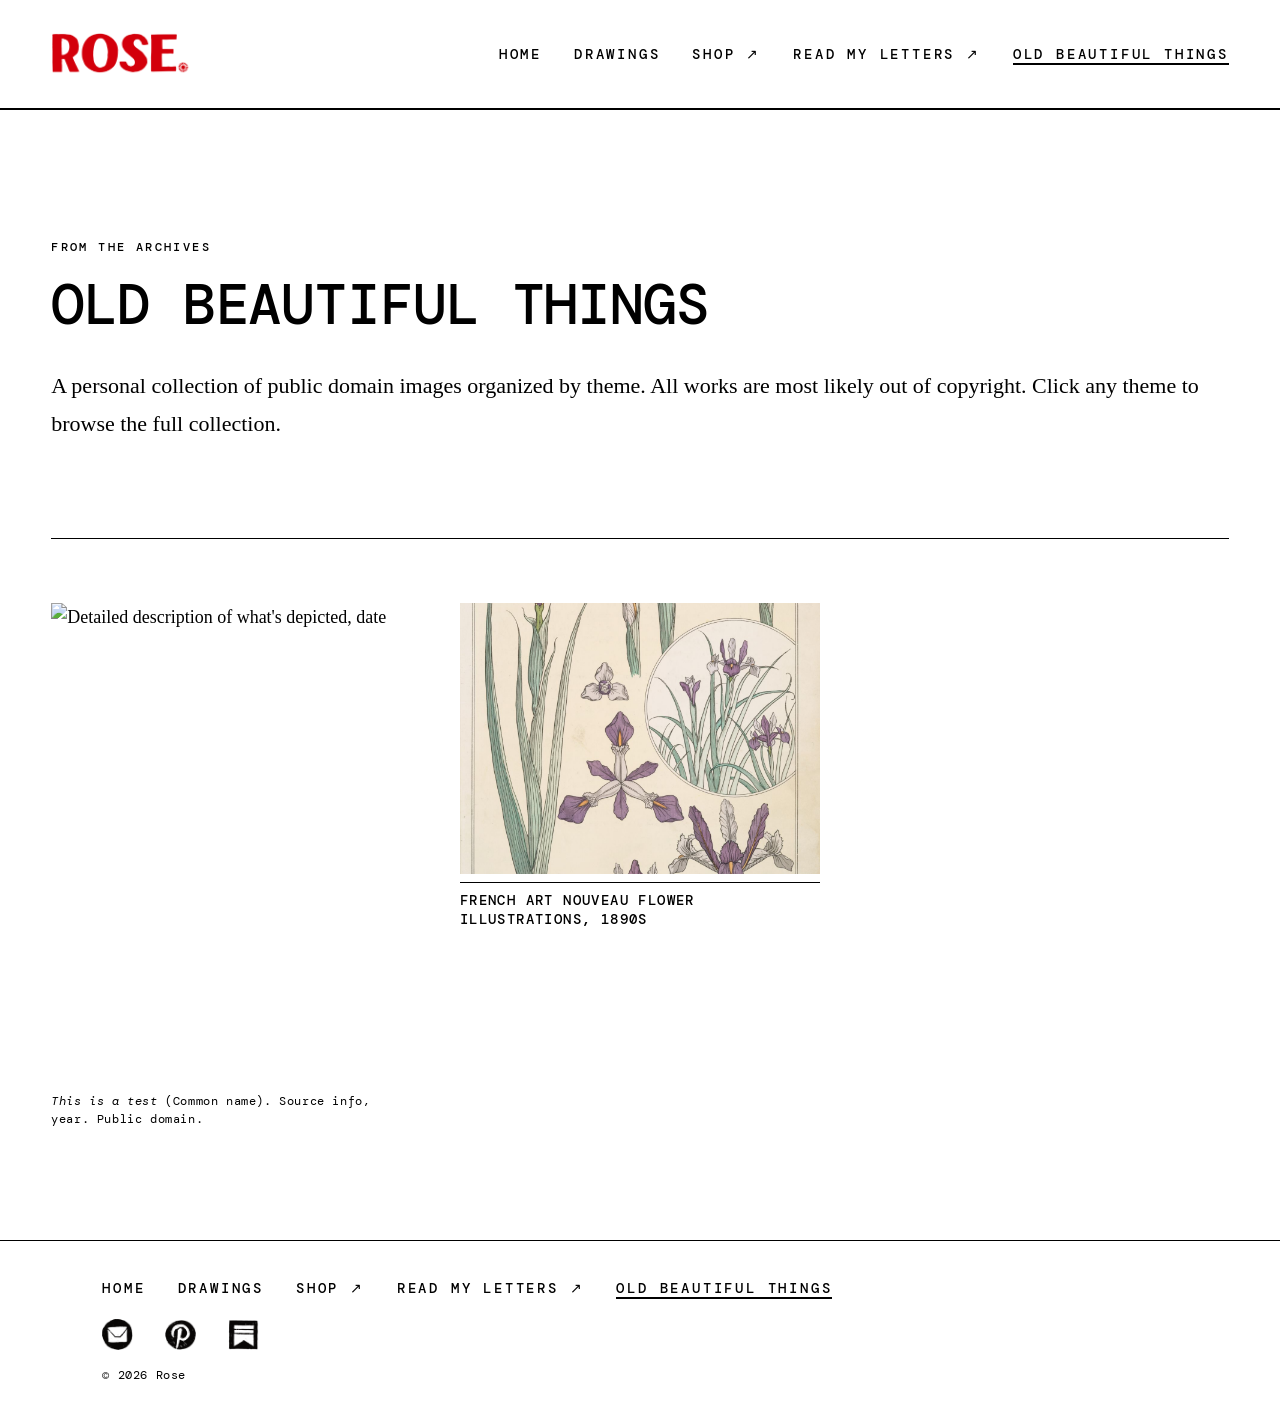
==== archive/index.html @ 2f5a1347 "Formatting updates mostly Fix logo paths on inner pages; update title tags; fix gallery image path; " ====
<!DOCTYPE html>
<html lang="en">
<head>
  <meta charset="UTF-8">
  <meta name="viewport" content="width=device-width, initial-scale=1.0">
  <title>Old Beautiful Things — Rose</title>
  <meta name="description" content="A curated archive of public domain images organized by theme — botanical engravings, natural history prints, anatomical illustrations, and more.">

  <link rel="preconnect" href="https://fonts.googleapis.com">
  <link rel="preconnect" href="https://fonts.gstatic.com" crossorigin>
  <link href="https://fonts.googleapis.com/css2?family=DM+Mono:wght@400;500&display=swap" rel="stylesheet">

  <link rel="stylesheet" href="../style.css">
</head>
<body class="page-archive page-wrapper">

  <header class="site-header">
    <a href="/" class="site-logo" aria-label="Rose — Artist Site, home">
      <img
        src="/assets/logo.png"
        alt="Rose — Artist Site"
        class="logo-image"
      >
    </a>

    <nav class="site-nav" aria-label="Primary navigation">
      <ul class="nav-list">
        <li><a href="/" class="nav-link">Home</a></li>
        <li><a href="/gallery/" class="nav-link">Drawings</a></li>
        <li>
          <a
            href="https://www.etsy.com/shop/MyNarrativeFlow"
            class="nav-link"
            target="_blank"
            rel="noopener noreferrer"
          >Shop ↗</a>
        </li>
        <li>
          <a
            href="https://psdraftinprogress.substack.com"
            class="nav-link"
            target="_blank"
            rel="noopener noreferrer"
          >Read My Letters ↗</a>
        </li>
        <li><a href="/archive/" class="nav-link" aria-current="page">Old Beautiful Things</a></li>
      </ul>
    </nav>
  </header>

  <main class="site-main" id="main-content">
    <div class="container">

      <header class="archive-header">
        <p class="section-label">from the archives</p>
        <h1 class="page-title">Old Beautiful Things</h1>
        <p class="page-description">
          A personal collection of public domain images organized by theme.
          All works are most likely out of copyright. Click any theme
          to browse the full collection.
        </p>
      </header>

      <!-- Theme grid: each card links to a collection sub-page.
           Add a new <li> for each new theme you create.
           Create a matching folder at /archive/[theme-name]/
           and copy collection-template.html into it as index.html. -->
      <section aria-label="Archive themes">
        <ul class="image-grid image-grid--archive">

          <!-- THEME CARD — Victorian Botanical Engravings -->
<li>
  <figure class="image-block">
    <img
      src="archive/victorian-botanicals/images/art-nouveau-vintage-botanical-flower-drawing-engraving-of-iris-1890s.jpg"
      alt="Detailed description of what's depicted, date"
      width="800"
      height="1050"
      loading="lazy"
    >
    <figcaption>
      <em>This is a test</em> (Common name). Source info, year. Public domain.
    </figcaption>
  </figure>
</li>

          <!-- THEME CARD — French Art Nouveau Flower Illustrations -->
<li>
  <article class="theme-card">
    <a href="/archive/french-art-nouveau-flower-illustration-downloads-1890s/">
      <img
        src="/archive/french-art-nouveau-flower-illustration-downloads-1890s/images/french-art-nouveau-flower-illustration-downloads-1890s-iris.jpg"
        alt="French Art Nouveau image to download of purple iris blooms and leaves in a vintage style. Illustration compiled by Eugène Grasset, 1896."
        width="800"
        height="600"
        loading="lazy"
      >
      <p class="theme-card__title">French Art Nouveau Flower Illustrations, 1890s</p>
    </a>
  </article>
</li>

          <!-- Keep adding <li> / <article class="theme-card"> blocks for each new collection -->

        </ul>
      </section>

    </div>
  </main>

  <footer class="site-footer">
    <div class="container">
      <nav class="footer-nav" aria-label="Footer navigation">
        <ul class="nav-list">
          <li><a href="/" class="nav-link">Home</a></li>
          <li><a href="/gallery/" class="nav-link">Drawings</a></li>
          <li>
            <a
              href="https://www.etsy.com/shop/MyNarrativeFlow"
              class="nav-link"
              target="_blank"
              rel="noopener noreferrer"
            >Shop ↗</a>
          </li>
          <li>
            <a
              href="https://psdraftinprogress.substack.com"
              class="nav-link"
              target="_blank"
              rel="noopener noreferrer"
            >Read My Letters ↗</a>
          </li>
          <li><a href="/archive/" class="nav-link" aria-current="page">Old Beautiful Things</a></li>
        </ul>
      </nav>
      <div class="home-social">
        <a href="mailto:your@email.com" aria-label="Email Rose">
          <img src="../assets/socialicons-email-1040.png" alt="Email" class="social-icon">
        </a>
        <a href="https://www.pinterest.com/mynarrativeflow" target="_blank" rel="noopener noreferrer" aria-label="Pinterest">
          <img src="../assets/socialicons-pinterest-1040.png" alt="Pinterest" class="social-icon">
        </a>
        <a href="https://psdraftinprogress.substack.com" target="_blank" rel="noopener noreferrer" aria-label="Substack">
          <img src="../assets/socialicons-substack-1040.png" alt="Substack" class="social-icon">
        </a>
      </div>
      <p>© 2026 Rose</p>
    </div>
  </footer>

</body>
</html>
---- style.css ----
/*
  ============================================================
  STYLE GUIDE — style.css
  ============================================================

  COLOR PALETTE
  --color-black    #000000   Primary text, borders, UI elements
  --color-white    #FFFFFF   Page background, inverse text
  --color-red      #D3000B   Accent only — hover states, single
                             emphasis elements; use sparingly

  TYPOGRAPHY
  --font-mono      'DM Mono', monospace
                   Used for: nav, headings, labels, captions,
                   all UI/interface text
  --font-serif     Georgia, 'Times New Roman', serif
                   Used for: body paragraphs, bio, descriptions

  FONT SIZES (generous — err large, not small)
  --font-size-xs   0.75rem    Fine print, metadata
  --font-size-sm   0.875rem   Captions, nav items
  --font-size-base 1.125rem   Body text
  --font-size-md   1.375rem   Lead paragraphs, descriptions
  --font-size-lg   2rem       Section headings
  --font-size-xl   3.5rem     Page titles (inner pages)
  --font-size-2xl  6rem       Display — homepage name

  FONT WEIGHTS
  --font-weight-normal  400   Body text
  --font-weight-medium  500   Headings, labels, nav

  LETTER SPACING
  --tracking-tight    -0.02em  Large display type
  --tracking-normal    0       Body text
  --tracking-wide      0.05em  Subheadings
  --tracking-wider     0.1em   Labels, small caps
  --tracking-widest    0.2em   Nav items

  SPACING SCALE
  --space-xs    0.5rem    8px
  --space-sm    1rem      16px
  --space-md    2rem      32px
  --space-lg    4rem      64px
  --space-xl    7rem      112px
  --space-2xl   12rem     192px

  LAYOUT
  --max-width   1400px   Maximum content width
  --gutter      clamp(1.5rem, 4vw, 4rem)   Responsive side padding

  IMAGE GRID
  --grid-min    260px    Minimum column width
  --grid-gap    1.5rem   Gap between cells (desktop)
  ============================================================
*/

/* ============================================================
   CUSTOM PROPERTIES
   ============================================================ */

:root {
  /* Colors */
  --color-black: #000000;
  --color-white: #ffffff;
  --color-red:   #D3000B;

  /* Typography — families */
  --font-mono:   'DM Mono', monospace;
  --font-serif:  Georgia, 'Times New Roman', serif;

  /* Typography — sizes */
  --font-size-xs:   0.75rem;
  --font-size-sm:   0.875rem;
  --font-size-base: 1.125rem;
  --font-size-md:   1.375rem;
  --font-size-lg:   2rem;
  --font-size-xl:   3.5rem;
  --font-size-2xl:  6rem;

  /* Typography — weights */
  --font-weight-normal: 400;
  --font-weight-medium: 500;

  /* Typography — letter spacing */
  --tracking-tight:   -0.02em;
  --tracking-normal:   0em;
  --tracking-wide:     0.05em;
  --tracking-wider:    0.1em;
  --tracking-widest:   0.2em;

  /* Spacing */
  --space-xs:  0.5rem;
  --space-sm:  1rem;
  --space-md:  2rem;
  --space-lg:  4rem;
  --space-xl:  7rem;
  --space-2xl: 12rem;

  /* Layout */
  --max-width: 1400px;
  --gutter:    clamp(1.5rem, 4vw, 4rem);

  /* Grid */
  --grid-min: 260px;
  --grid-gap: 1.5rem;
}


/* ============================================================
   RESET & BASE
   ============================================================ */

*, *::before, *::after {
  box-sizing: border-box;
  margin: 0;
  padding: 0;
}

html {
  font-size: 16px;
  scroll-behavior: smooth;
}

body {
  background-color: var(--color-white);
  color: var(--color-black);
  font-family: var(--font-serif);
  font-size: var(--font-size-base);
  font-weight: var(--font-weight-normal);
  line-height: 1.65;
  -webkit-font-smoothing: antialiased;
  -moz-osx-font-smoothing: grayscale;
}

img {
  display: block;
  max-width: 100%;
  height: auto;
}



ul {
  list-style: none;
}

a {
  color: inherit;
  text-decoration: none;
}

a:hover {
  color: var(--color-red);
}

p + p {
  margin-top: var(--space-sm);
}


/* ============================================================
   LAYOUT UTILITIES
   ============================================================ */

.container {
  width: 100%;
  max-width: var(--max-width);
  margin-inline: auto;
  padding-inline: var(--gutter);
}

.page-wrapper {
  min-height: 100vh;
  display: flex;
  flex-direction: column;
}

.site-main {
  flex: 1;
  padding-top: var(--space-lg);
  padding-bottom: var(--space-xl);
}


/* ============================================================
   SITE HEADER — inner pages
   ============================================================ */

.site-header {
  display: flex;
  align-items: center;
  justify-content: space-between;
  padding: var(--space-md) var(--gutter);
  border-bottom: 2px solid var(--color-black);
  gap: var(--space-md);
}

.site-header img:not(.logo-image) {
  width: clamp(220px, 100%, 860px);
  height: auto;
}

.site-logo {
  display: block;
  flex-shrink: 0;
  line-height: 1;
  transition: opacity 0.1s ease;
}

.site-logo:hover {
  opacity: 0.7;
  color: inherit;
}

.logo-image {
  height: 2.75rem;
  width: auto;
  display: block;
}

/* Fallback if logo image not yet provided */
.logo-image[src=""] ,
.logo-image:not([src]) {
  display: none;
}


/* ============================================================
   NAVIGATION — shared across all pages
   ============================================================ */

.site-nav {
  display: flex;
  align-items: center;
}

.nav-list {
  display: flex;
  flex-wrap: wrap;
  align-items: center;
  gap: var(--space-sm) var(--space-md);
}

.nav-link {
  font-family: var(--font-mono);
  font-size: var(--font-size-sm);
  font-weight: var(--font-weight-medium);
  letter-spacing: var(--tracking-widest);
  text-transform: uppercase;
  color: var(--color-black);
  text-decoration: none;
  transition: color 0.1s ease;
  white-space: nowrap;
}

.nav-link:hover {
  color: var(--color-red);
}

.nav-link[aria-current="page"] {
  border-bottom: 2px solid var(--color-black);
}


/* ============================================================
   HOMEPAGE
   ============================================================ */

body.page-home {
  display: flex;
  flex-direction: column;
  min-height: 100vh;
}

.home-layout {
  flex: 1;
  display: flex;
  flex-direction: column;
  padding: var(--space-xl) var(--gutter);
  max-width: 860px;
  width: 100%;
}

.home-logo-link {
  display: inline-block;
  margin-bottom: var(--space-md);
  transition: opacity 0.1s ease;
}

.home-logo-link:hover {
  opacity: 0.7;
  color: inherit;
}

.home-logo-image {
  height: auto;
  width: clamp(100px, 16vw, 240px);
  display: block;
  margin-top: var(--space-lg);
}

/* Placeholder while logo image is pending */
.logo-placeholder {
  display: block;
  font-family: var(--font-mono);
  font-size: var(--font-size-lg);
  font-weight: var(--font-weight-medium);
  letter-spacing: var(--tracking-tight);
  line-height: 1;
  color: var(--color-black);
  margin-bottom: var(--space-md);
}

/* .home-name removed — replaced by .home-header-image */

.home-header-image {
  display: block;
  width: clamp(280px, 55vw, 900px);
  height: auto;
  margin-bottom: var(--space-lg);
}

.home-bio {
  font-family: var(--font-serif);
  font-size: var(--font-size-md);
  line-height: 1.7;
  max-width: 58ch;
  color: var(--color-black);
  margin-bottom: var(--space-md);
}

.home-nav {
  margin-top: auto;
}

.home-nav .nav-list {
  display: flex;
  flex-direction: row;
  flex-wrap: wrap;
  gap: var(--space-sm) var(--space-lg);
}

.home-nav .nav-link {
  font-size: var(--font-size-base);
  letter-spacing: var(--tracking-wider);
}


/* ============================================================
   PAGE TITLES — inner pages
   ============================================================ */

.page-title {
  font-family: var(--font-mono);
  font-size: clamp(var(--font-size-lg), 5vw, var(--font-size-xl));
  font-weight: var(--font-weight-medium);
  letter-spacing: var(--tracking-tight);
  text-transform: uppercase;
  line-height: 1.1;
  color: var(--color-black);
  margin-bottom: var(--space-md);
}

.section-label {
  font-family: var(--font-mono);
  font-size: var(--font-size-xs);
  font-weight: var(--font-weight-medium);
  letter-spacing: var(--tracking-widest);
  text-transform: uppercase;
  color: var(--color-black);
  margin-bottom: var(--space-sm);
}

.page-description {
  font-family: var(--font-serif);
  font-size: var(--font-size-md);
  line-height: 1.7;
  color: var(--color-black);
  margin-bottom: var(--space-lg);
}


/* ============================================================
   IMAGE GRID
   ============================================================ */

.image-grid {
  display: grid;
  grid-template-columns: repeat(auto-fill, minmax(min(var(--grid-min), 100%), 1fr));
  gap: var(--grid-gap);
}

/* Wider columns for gallery (artist's own work) */
.image-grid--gallery {
  --grid-min: 300px;
  --grid-gap: 2rem;
}

/* Archive theme cards — can be larger */
.image-grid--archive {
  --grid-min: 320px;
  --grid-gap: 2.5rem;
}

/* Collection detail — standard width */
.image-grid--collection {
  --grid-min: 260px;
  --grid-gap: 2rem;
}


/* ============================================================
   IMAGE BLOCK — figure + figcaption
   ============================================================ */

.image-block {
  display: flex;
  flex-direction: column;
}

.image-block a {
  display: block;
  overflow: hidden;
}

.image-block a:hover img {
  opacity: 0.88;
}

.image-block img {
  width: 100%;
  height: auto;
  display: block;
  transition: opacity 0.15s ease;
}

.image-block figcaption {
  font-family: var(--font-mono);
  font-size: var(--font-size-xs);
  font-weight: var(--font-weight-normal);
  letter-spacing: var(--tracking-wide);
  line-height: 1.5;
  color: var(--color-black);
  margin-top: var(--space-xs);
  padding-top: var(--space-xs);
 /* border-top: 1px solid var(--color-black);*/
}


/* ============================================================
   ARCHIVE THEME CARDS (landing page)
   ============================================================ */

.theme-card {
  display: flex;
  flex-direction: column;
}

.theme-card a {
  display: flex;
  flex-direction: column;
  flex: 1;
  color: var(--color-black);
  text-decoration: none;
}

.theme-card a:hover {
  color: var(--color-red);
}

.theme-card a:hover img {
  opacity: 0.88;
}

.theme-card img {
  width: 100%;
  aspect-ratio: 4 / 3;
  object-fit: cover;
  display: block;
  transition: opacity 0.15s ease;
}

.theme-card__title {
  font-family: var(--font-mono);
  font-size: var(--font-size-sm);
  font-weight: var(--font-weight-medium);
  letter-spacing: var(--tracking-wider);
  text-transform: uppercase;
  margin-top: var(--space-xs);
  padding-top: var(--space-xs);
  border-top: 1px solid var(--color-black);
  line-height: 1.4;
}

.theme-card a:hover .theme-card__title {
  color: var(--color-red);
}


/* ============================================================
   COLLECTION PAGE HEADER
   ============================================================ */

.collection-header {
  padding: var(--space-lg) 0 var(--space-md);
  border-bottom: 2px solid var(--color-black);
  margin-bottom: var(--space-lg);
}

.collection-header .section-label {
  color: var(--color-red);
}


/* ============================================================
   GALLERY PAGE HEADER
   ============================================================ */

.gallery-header {
  padding: var(--space-lg) 0 var(--space-md);
  margin-bottom: var(--space-lg);
  border-bottom: 1px solid var(--color-black);
}


/* ============================================================
   ARCHIVE LANDING HEADER
   ============================================================ */

.archive-header {
  padding: var(--space-lg) 0 var(--space-md);
  margin-bottom: var(--space-lg);
  border-bottom: 1px solid var(--color-black);
}


/* ============================================================
   HOMEPAGE FOOTER
   ============================================================ */

.home-footer {
  margin-top: var(--space-lg);
  padding-top: var(--space-md);
  border-top: 1px solid var(--color-black);
  display: flex;
  flex-direction: column;
  gap: var(--space-sm);
}

.home-social {
  display: flex;
  flex-direction: row;
  gap: var(--space-md);
  align-items: center;
}

.social-icon {
  width: clamp(22px, 3vw, 31px);
  height: auto;
  display: block;
  transition: opacity 0.15s ease;
}

.home-social a:hover .social-icon {
  opacity: 0.65;
}

.home-copyright {
  font-family: var(--font-mono);
  font-size: var(--font-size-xs);
  letter-spacing: var(--tracking-wide);
  color: var(--color-black);
}


/* ============================================================
   SITE FOOTER
   ============================================================ */

.site-footer {
  padding: var(--space-md) var(--gutter);
  border-top: 1px solid var(--color-black);
  margin-top: auto;
}

.site-footer p {
  font-family: var(--font-mono);
  font-size: var(--font-size-xs);
  letter-spacing: var(--tracking-wide);
  color: var(--color-black);
}

.site-footer a:hover {
  color: var(--color-red);
}

/* Social icons row spacing within site footer */
.site-footer .home-social {
  margin-top: var(--space-sm);
  margin-bottom: var(--space-sm);
}


/* ============================================================
   RESPONSIVE
   ============================================================ */

/* Tablet */
@media (max-width: 768px) {
  :root {
    --grid-gap: 1.25rem;
  }

  .site-header {
    flex-direction: column;
    align-items: flex-start;
    gap: var(--space-sm);
    padding: var(--space-sm) var(--gutter);
  }

  .site-header img:not(.logo-image) {
    width: clamp(200px, 100%, 600px);
  }

  .nav-list {
    gap: var(--space-xs) var(--space-sm);
  }

  .home-layout {
    padding: var(--space-lg) var(--gutter);
    padding-left: var(--gutter);
  }

  .page-title {
    font-size: var(--font-size-lg);
  }

  .collection-header,
  .gallery-header,
  .archive-header {
    padding-top: var(--space-md);
  }
}

/* Mobile */
@media (max-width: 480px) {
  :root {
    --grid-gap: 1rem;
  }

  .image-grid {
    grid-template-columns: 1fr;
  }

  .image-grid--gallery,
  .image-grid--archive,
  .image-grid--collection {
    grid-template-columns: 1fr;
  }

  .site-header img:not(.logo-image) {
    width: 100%;
  }

  .home-bio {
    font-size: var(--font-size-base);
  }

  .home-nav .nav-link {
    font-size: var(--font-size-sm);
  }
}

/* Large screens — let grid breathe more */
@media (min-width: 1200px) {
  :root {
    --grid-gap: 2rem;
  }

  .image-grid--archive {
    --grid-gap: 3rem;
  }
}
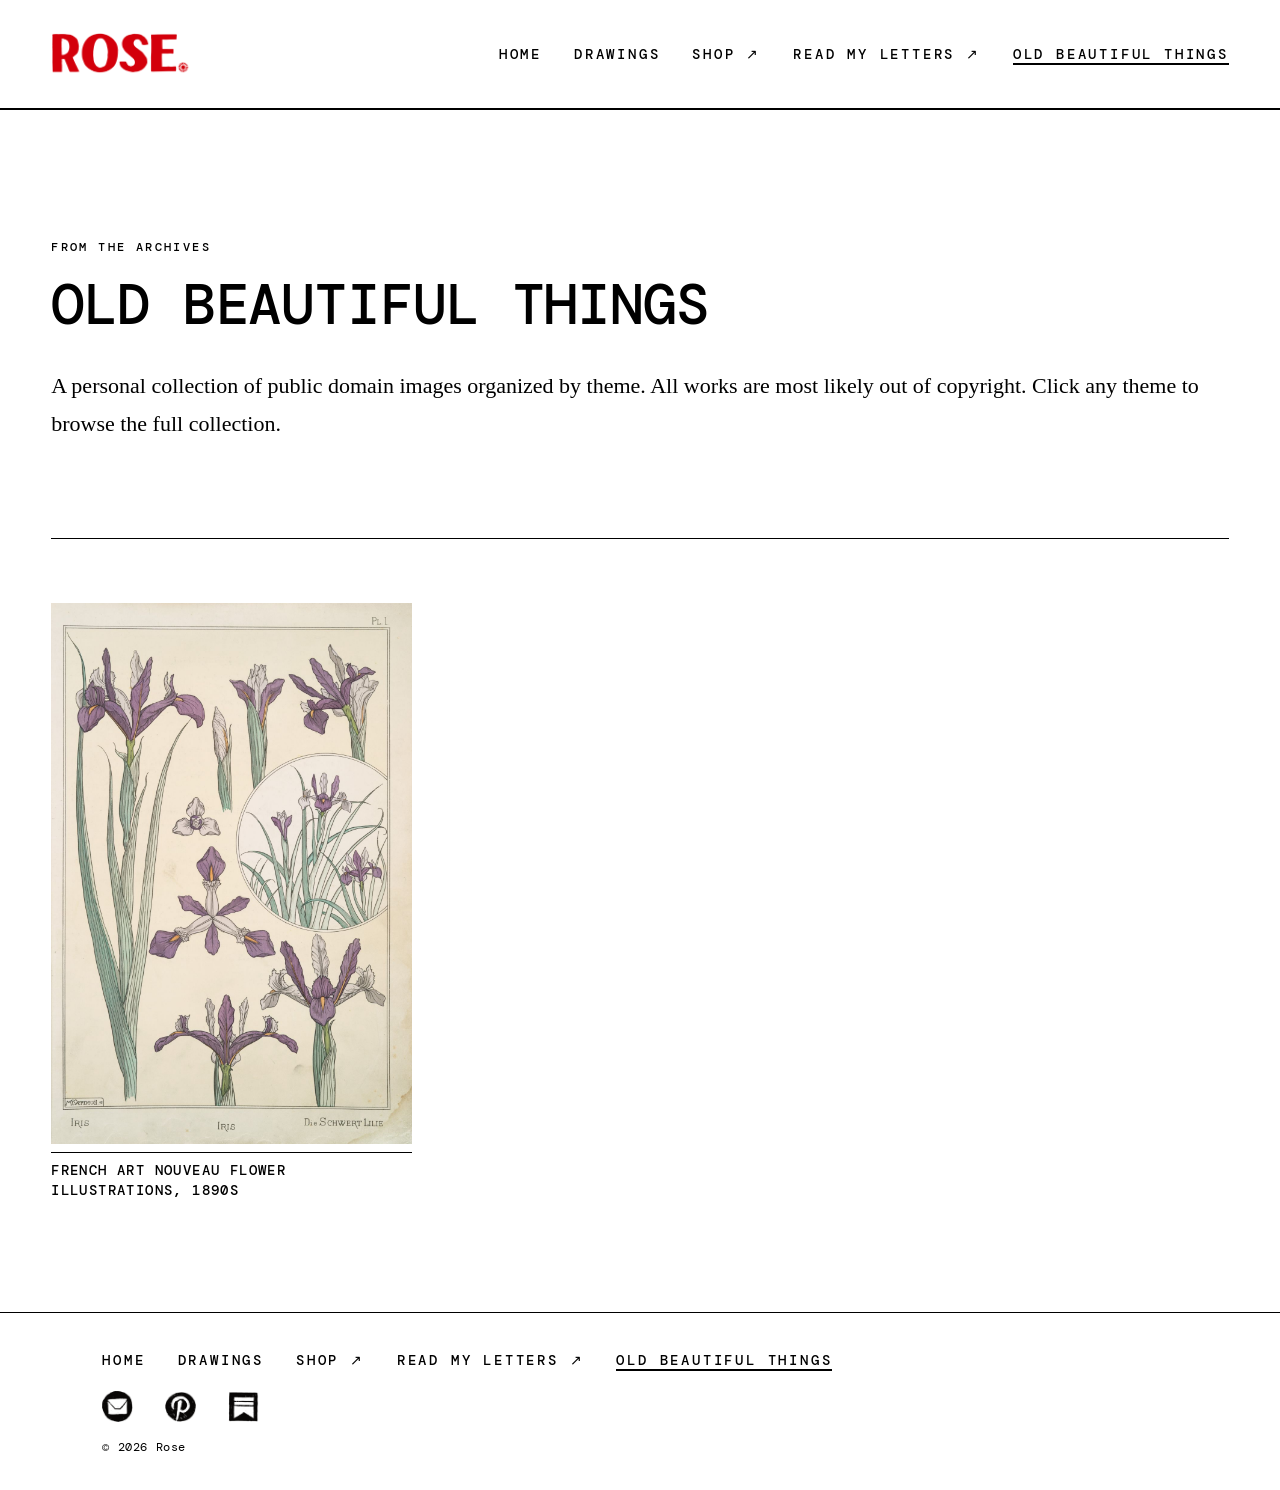
==== commit d9c8c654: "Fixing changes to the layout with Claude Code" ====
--- a/archive/index.html
+++ b/archive/index.html
@@ -69,20 +69,7 @@
         <ul class="image-grid image-grid--archive">
 
           <!-- THEME CARD — Victorian Botanical Engravings -->
-<li>
-  <figure class="image-block">
-    <img
-      src="archive/victorian-botanicals/images/art-nouveau-vintage-botanical-flower-drawing-engraving-of-iris-1890s.jpg"
-      alt="Detailed description of what's depicted, date"
-      width="800"
-      height="1050"
-      loading="lazy"
-    >
-    <figcaption>
-      <em>This is a test</em> (Common name). Source info, year. Public domain.
-    </figcaption>
-  </figure>
-</li>
+
 
           <!-- THEME CARD — French Art Nouveau Flower Illustrations -->
 <li>
--- a/style.css
+++ b/style.css
@@ -396,10 +396,16 @@
   --grid-gap: 2rem;
 }
 
-/* Archive theme cards — can be larger */
+/* Archive landing — Pinterest-style masonry via CSS columns */
 .image-grid--archive {
-  --grid-min: 320px;
-  --grid-gap: 2.5rem;
+  display: block;
+  columns: 3 320px;
+  column-gap: 2.5rem;
+}
+
+.image-grid--archive > li {
+  break-inside: avoid;
+  margin-bottom: 2.5rem;
 }
 
 /* Collection detail — standard width */
@@ -434,6 +440,11 @@
   transition: opacity 0.15s ease;
 }
 
+.page-archive .image-block img,
+.page-collection .image-block img {
+  outline: none;
+}
+
 .image-block figcaption {
   font-family: var(--font-mono);
   font-size: var(--font-size-xs);
@@ -474,10 +485,12 @@
 
 .theme-card img {
   width: 100%;
-  aspect-ratio: 4 / 3;
-  object-fit: cover;
   display: block;
   transition: opacity 0.15s ease;
+}
+
+.page-archive .theme-card img {
+  outline: none;
 }
 
 .theme-card__title {
@@ -628,7 +641,6 @@
 
   .home-layout {
     padding: var(--space-lg) var(--gutter);
-    padding-left: var(--gutter);
   }
 
   .page-title {
@@ -653,9 +665,12 @@
   }
 
   .image-grid--gallery,
-  .image-grid--archive,
   .image-grid--collection {
     grid-template-columns: 1fr;
+  }
+
+  .image-grid--archive {
+    columns: 1;
   }
 
   .site-header img:not(.logo-image) {
@@ -678,6 +693,7 @@
   }
 
   .image-grid--archive {
-    --grid-gap: 3rem;
-  }
-}
+    columns: 4 320px;
+    column-gap: 3rem;
+  }
+}
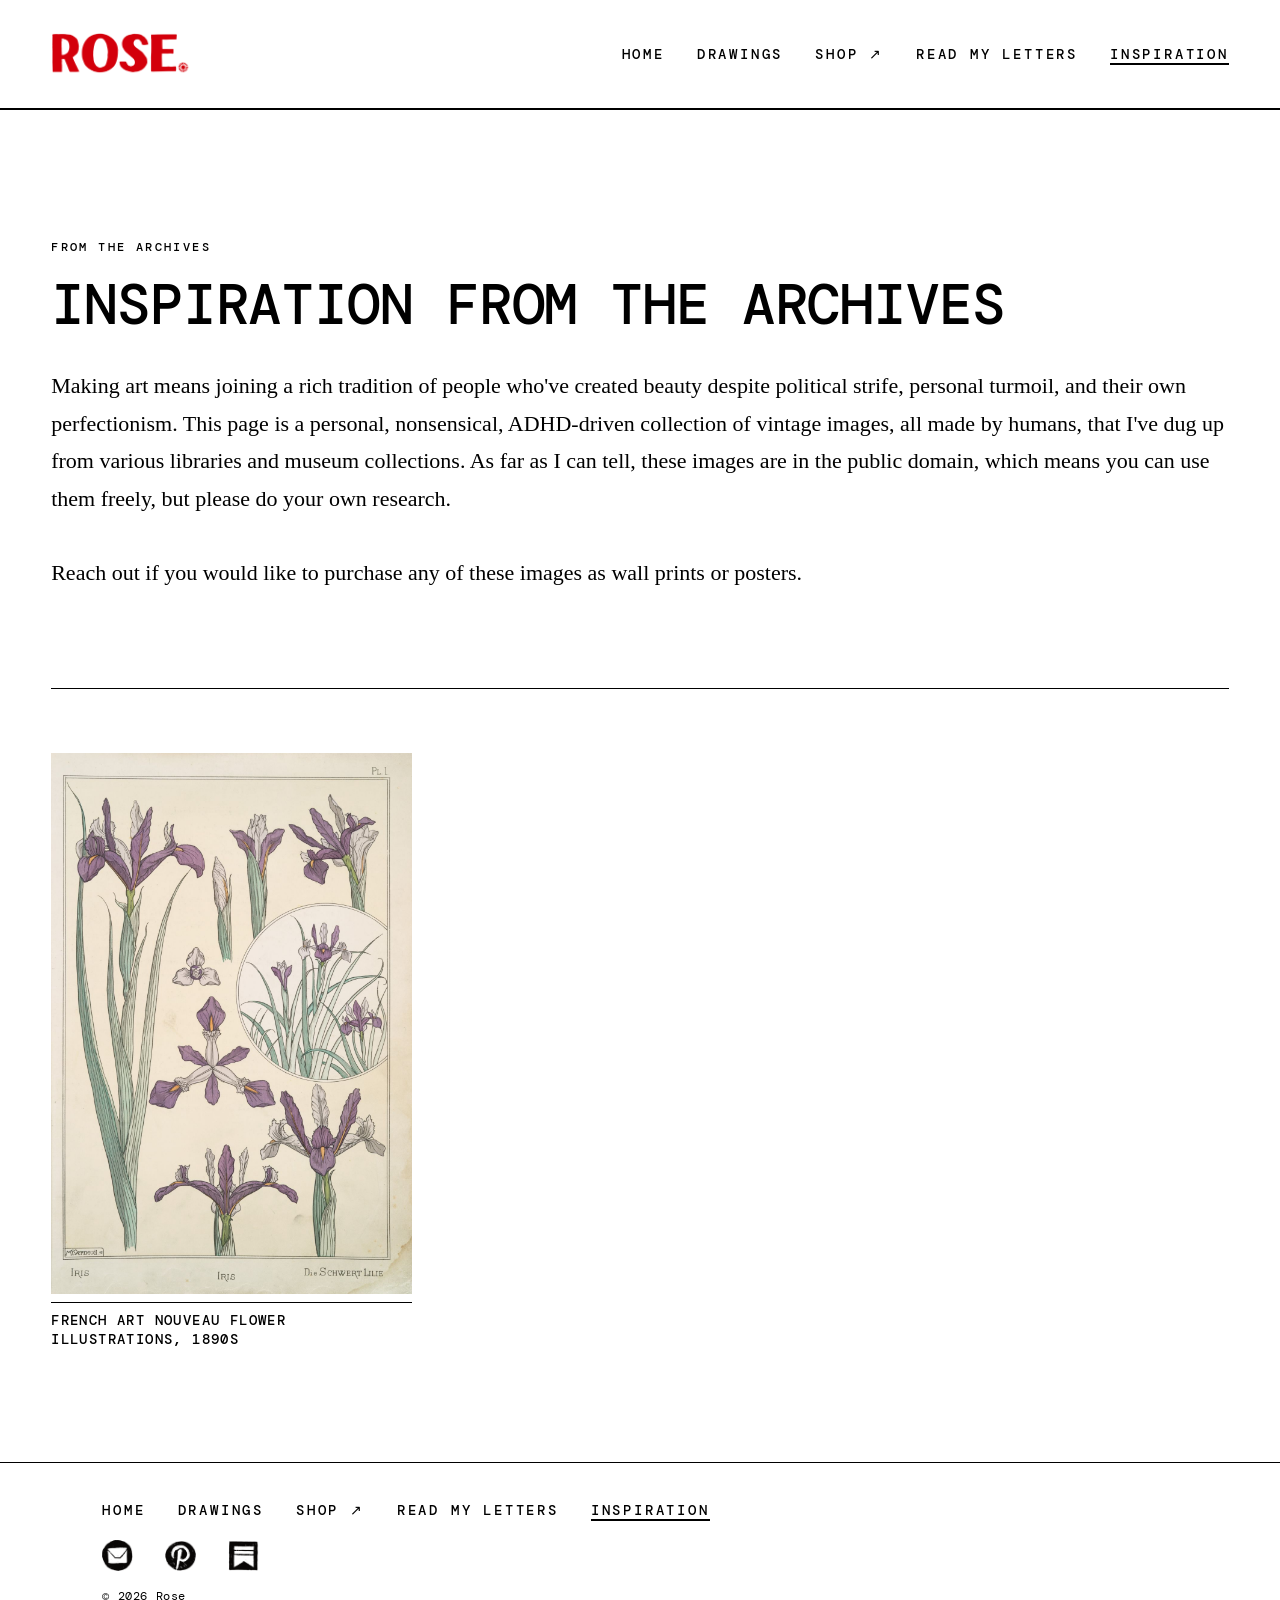
==== commit 01b44b3c: "Add /letters/ page with embedded Substack RSS feed Created letters/index.html as a new inner page fo" ====
--- a/archive/index.html
+++ b/archive/index.html
@@ -3,8 +3,9 @@
 <head>
   <meta charset="UTF-8">
   <meta name="viewport" content="width=device-width, initial-scale=1.0">
-  <title>Old Beautiful Things — Rose</title>
+  <title>Inspiration — Rose</title>
   <meta name="description" content="A curated archive of public domain images organized by theme — botanical engravings, natural history prints, anatomical illustrations, and more.">
+  <link rel="icon" href="assets/favicon.png" type="image/png">
 
   <link rel="preconnect" href="https://fonts.googleapis.com">
   <link rel="preconnect" href="https://fonts.gstatic.com" crossorigin>
@@ -35,15 +36,8 @@
             rel="noopener noreferrer"
           >Shop ↗</a>
         </li>
-        <li>
-          <a
-            href="https://psdraftinprogress.substack.com"
-            class="nav-link"
-            target="_blank"
-            rel="noopener noreferrer"
-          >Read My Letters ↗</a>
-        </li>
-        <li><a href="/archive/" class="nav-link" aria-current="page">Old Beautiful Things</a></li>
+        <li><a href="/letters/" class="nav-link">Read My Letters</a></li>
+        <li><a href="/archive/" class="nav-link" aria-current="page">Inspiration</a></li>
       </ul>
     </nav>
   </header>
@@ -53,11 +47,12 @@
 
       <header class="archive-header">
         <p class="section-label">from the archives</p>
-        <h1 class="page-title">Old Beautiful Things</h1>
+        <h1 class="page-title">Inspiration From the archives</h1>
         <p class="page-description">
-          A personal collection of public domain images organized by theme.
-          All works are most likely out of copyright. Click any theme
-          to browse the full collection.
+          Making art means joining a rich tradition of people who've created beauty despite political strife, personal turmoil, and their own perfectionism. 
+          This page is a personal, nonsensical, ADHD-driven collection of vintage images, all made by humans, that I've dug up from various libraries and
+          museum collections. As far as I can tell, these images are in the public domain, which means you can use them freely, but please do your own research. 
+          <br><br> Reach out if you would like to purchase any of these images as wall prints or posters. 
         </p>
       </header>
 
@@ -109,15 +104,8 @@
               rel="noopener noreferrer"
             >Shop ↗</a>
           </li>
-          <li>
-            <a
-              href="https://psdraftinprogress.substack.com"
-              class="nav-link"
-              target="_blank"
-              rel="noopener noreferrer"
-            >Read My Letters ↗</a>
-          </li>
-          <li><a href="/archive/" class="nav-link" aria-current="page">Old Beautiful Things</a></li>
+          <li><a href="/letters/" class="nav-link">Read My Letters</a></li>
+          <li><a href="/archive/" class="nav-link" aria-current="page">Inspiration</a></li>
         </ul>
       </nav>
       <div class="home-social">
--- a/style.css
+++ b/style.css
@@ -276,9 +276,11 @@
   flex: 1;
   display: flex;
   flex-direction: column;
-  padding: var(--space-xl) var(--gutter);
-  max-width: 860px;
+  padding-block: var(--space-xl);
+  padding-inline: var(--gutter);
+  max-width: var(--max-width);
   width: 100%;
+  margin-inline: auto;
 }
 
 .home-logo-link {
@@ -548,6 +550,97 @@
 
 
 /* ============================================================
+   LETTERS PAGE HEADER
+   ============================================================ */
+
+.letters-header {
+  padding: var(--space-lg) 0 var(--space-md);
+  margin-bottom: var(--space-lg);
+  border-bottom: 1px solid var(--color-black);
+}
+
+
+/* ============================================================
+   LETTERS PAGE — SUBSTACK FEED
+   ============================================================ */
+
+.substack-feed-embed {
+  display: flex;
+  flex-direction: column;
+  gap: 0;
+}
+
+.substack-card {
+  display: block;
+  color: var(--color-black);
+  text-decoration: none;
+  border-bottom: 1px solid var(--color-black);
+  padding: var(--space-md) 0;
+  transition: color 0.1s ease;
+}
+
+.substack-card:hover {
+  color: var(--color-red);
+}
+
+.substack-post {
+  display: flex;
+  flex-direction: column;
+  gap: var(--space-xs);
+}
+
+.substack-title {
+  font-family: var(--font-mono);
+  font-size: var(--font-size-md);
+  font-weight: var(--font-weight-medium);
+  letter-spacing: var(--tracking-tight);
+  line-height: 1.2;
+}
+
+.substack-date {
+  font-family: var(--font-mono);
+  font-size: var(--font-size-xs);
+  letter-spacing: var(--tracking-wider);
+  text-transform: uppercase;
+  opacity: 0.5;
+}
+
+.substack-desc {
+  font-family: var(--font-serif);
+  font-size: var(--font-size-base);
+  line-height: 1.65;
+  max-width: 60ch;
+}
+
+.substack-skeleton,
+.substack-error,
+.substack-empty {
+  font-family: var(--font-mono);
+  font-size: var(--font-size-xs);
+  letter-spacing: var(--tracking-wider);
+  text-transform: uppercase;
+  opacity: 0.5;
+  padding: var(--space-md) 0;
+}
+
+.letters-subscribe {
+  margin-top: var(--space-xl);
+  padding-top: var(--space-md);
+  border-top: 2px solid var(--color-black);
+}
+
+.letters-subscribe .section-label {
+  margin-bottom: var(--space-sm);
+}
+
+.letters-subscribe iframe {
+  display: block;
+  max-width: 100%;
+  width: 480px;
+}
+
+
+/* ============================================================
    HOMEPAGE FOOTER
    ============================================================ */
 
@@ -640,7 +733,8 @@
   }
 
   .home-layout {
-    padding: var(--space-lg) var(--gutter);
+    padding-block: var(--space-lg);
+    padding-inline: var(--gutter);
   }
 
   .page-title {
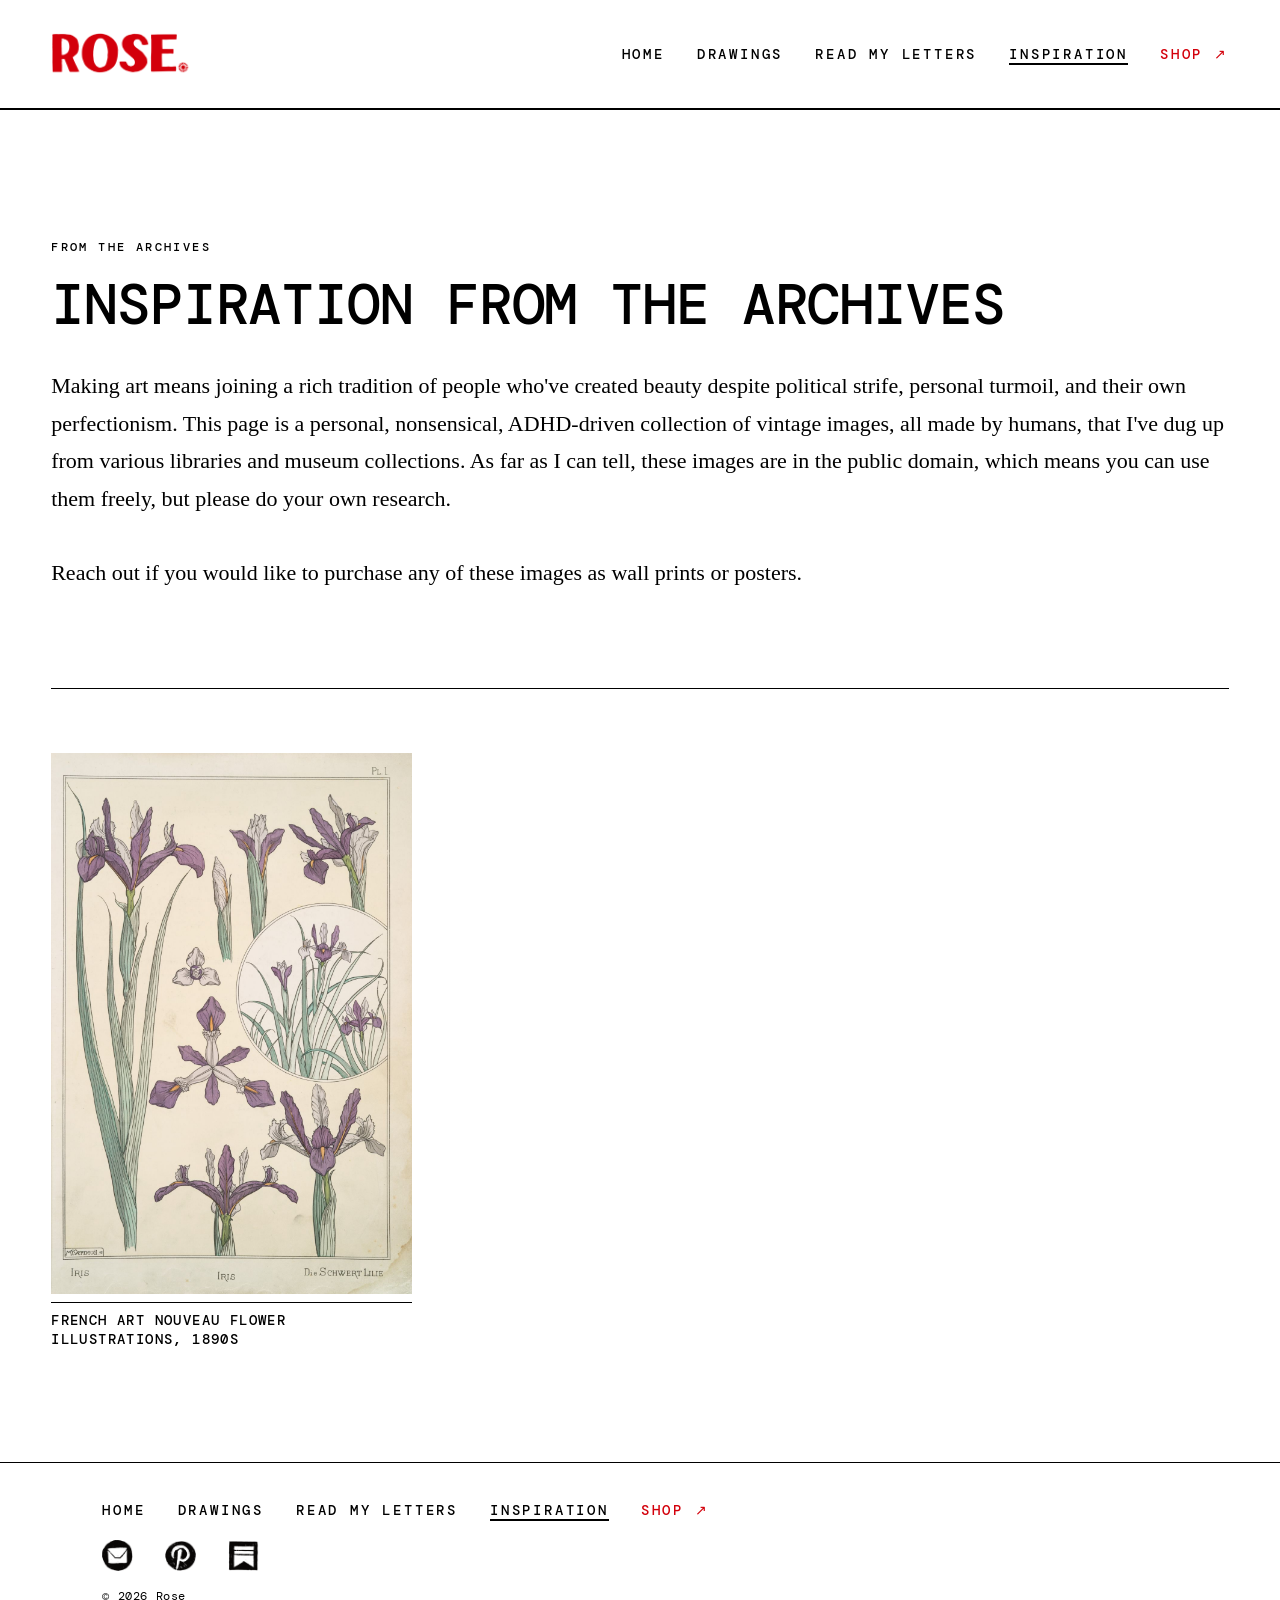
==== commit 239c28af: "Adjusted nav, made other style changes Here's a summary of all changes made across both sessions:  -" ====
--- a/archive/index.html
+++ b/archive/index.html
@@ -5,7 +5,7 @@
   <meta name="viewport" content="width=device-width, initial-scale=1.0">
   <title>Inspiration — Rose</title>
   <meta name="description" content="A curated archive of public domain images organized by theme — botanical engravings, natural history prints, anatomical illustrations, and more.">
-  <link rel="icon" href="assets/favicon.png" type="image/png">
+  <link rel="icon" href="/assets/favicon.png" type="image/png">
 
   <link rel="preconnect" href="https://fonts.googleapis.com">
   <link rel="preconnect" href="https://fonts.gstatic.com" crossorigin>
@@ -16,6 +16,7 @@
 <body class="page-archive page-wrapper">
 
   <header class="site-header">
+    <div class="site-header-inner">
     <a href="/" class="site-logo" aria-label="Rose — Artist Site, home">
       <img
         src="/assets/logo.png"
@@ -28,18 +29,19 @@
       <ul class="nav-list">
         <li><a href="/" class="nav-link">Home</a></li>
         <li><a href="/gallery/" class="nav-link">Drawings</a></li>
+        <li><a href="/letters/" class="nav-link">Read My Letters</a></li>
+        <li><a href="/archive/" class="nav-link" aria-current="page">Inspiration</a></li>
         <li>
           <a
             href="https://www.etsy.com/shop/MyNarrativeFlow"
-            class="nav-link"
+            class="nav-link nav-link--shop"
             target="_blank"
             rel="noopener noreferrer"
           >Shop ↗</a>
         </li>
-        <li><a href="/letters/" class="nav-link">Read My Letters</a></li>
-        <li><a href="/archive/" class="nav-link" aria-current="page">Inspiration</a></li>
       </ul>
     </nav>
+    </div>
   </header>
 
   <main class="site-main" id="main-content">
@@ -96,16 +98,16 @@
         <ul class="nav-list">
           <li><a href="/" class="nav-link">Home</a></li>
           <li><a href="/gallery/" class="nav-link">Drawings</a></li>
+          <li><a href="/letters/" class="nav-link">Read My Letters</a></li>
+          <li><a href="/archive/" class="nav-link" aria-current="page">Inspiration</a></li>
           <li>
             <a
               href="https://www.etsy.com/shop/MyNarrativeFlow"
-              class="nav-link"
+              class="nav-link nav-link--shop"
               target="_blank"
               rel="noopener noreferrer"
             >Shop ↗</a>
           </li>
-          <li><a href="/letters/" class="nav-link">Read My Letters</a></li>
-          <li><a href="/archive/" class="nav-link" aria-current="page">Inspiration</a></li>
         </ul>
       </nav>
       <div class="home-social">
--- a/style.css
+++ b/style.css
@@ -157,6 +157,18 @@
   margin-top: var(--space-sm);
 }
 
+.home-bio a,
+.page-description a {
+  text-decoration: underline;
+  text-underline-offset: 3px;
+  color: inherit;
+}
+
+.home-bio a:hover,
+.page-description a:hover {
+  color: var(--color-red);
+}
+
 
 /* ============================================================
    LAYOUT UTILITIES
@@ -187,12 +199,26 @@
    ============================================================ */
 
 .site-header {
+  border-bottom: 2px solid var(--color-black);
+}
+
+.site-header-inner {
   display: flex;
   align-items: center;
   justify-content: space-between;
   padding: var(--space-md) var(--gutter);
-  border-bottom: 2px solid var(--color-black);
+  max-width: var(--max-width);
+  margin-inline: auto;
+  width: 100%;
   gap: var(--space-md);
+}
+
+.site-header--home {
+  border-bottom: none;
+}
+
+.site-header--home .site-header-inner {
+  justify-content: flex-start;
 }
 
 .site-header img:not(.logo-image) {
@@ -259,6 +285,15 @@
 
 .nav-link[aria-current="page"] {
   border-bottom: 2px solid var(--color-black);
+}
+
+.nav-link--shop {
+  color: var(--color-red);
+}
+
+.nav-link--shop:hover {
+  color: var(--color-red);
+  opacity: 0.75;
 }
 
 
@@ -633,10 +668,24 @@
   margin-bottom: var(--space-sm);
 }
 
-.letters-subscribe iframe {
-  display: block;
-  max-width: 100%;
-  width: 480px;
+.letters-subscribe-btn {
+  display: inline-block;
+  font-family: var(--font-mono);
+  font-size: var(--font-size-sm);
+  font-weight: var(--font-weight-medium);
+  letter-spacing: var(--tracking-widest);
+  text-transform: uppercase;
+  color: var(--color-black);
+  background: transparent;
+  border: 2px solid var(--color-black);
+  padding: 0.75rem 2rem;
+  text-decoration: none;
+  transition: background 0.1s ease, color 0.1s ease;
+}
+
+.letters-subscribe-btn:hover {
+  background: var(--color-black);
+  color: var(--color-white);
 }
 
 
@@ -717,7 +766,7 @@
     --grid-gap: 1.25rem;
   }
 
-  .site-header {
+  .site-header-inner {
     flex-direction: column;
     align-items: flex-start;
     gap: var(--space-sm);
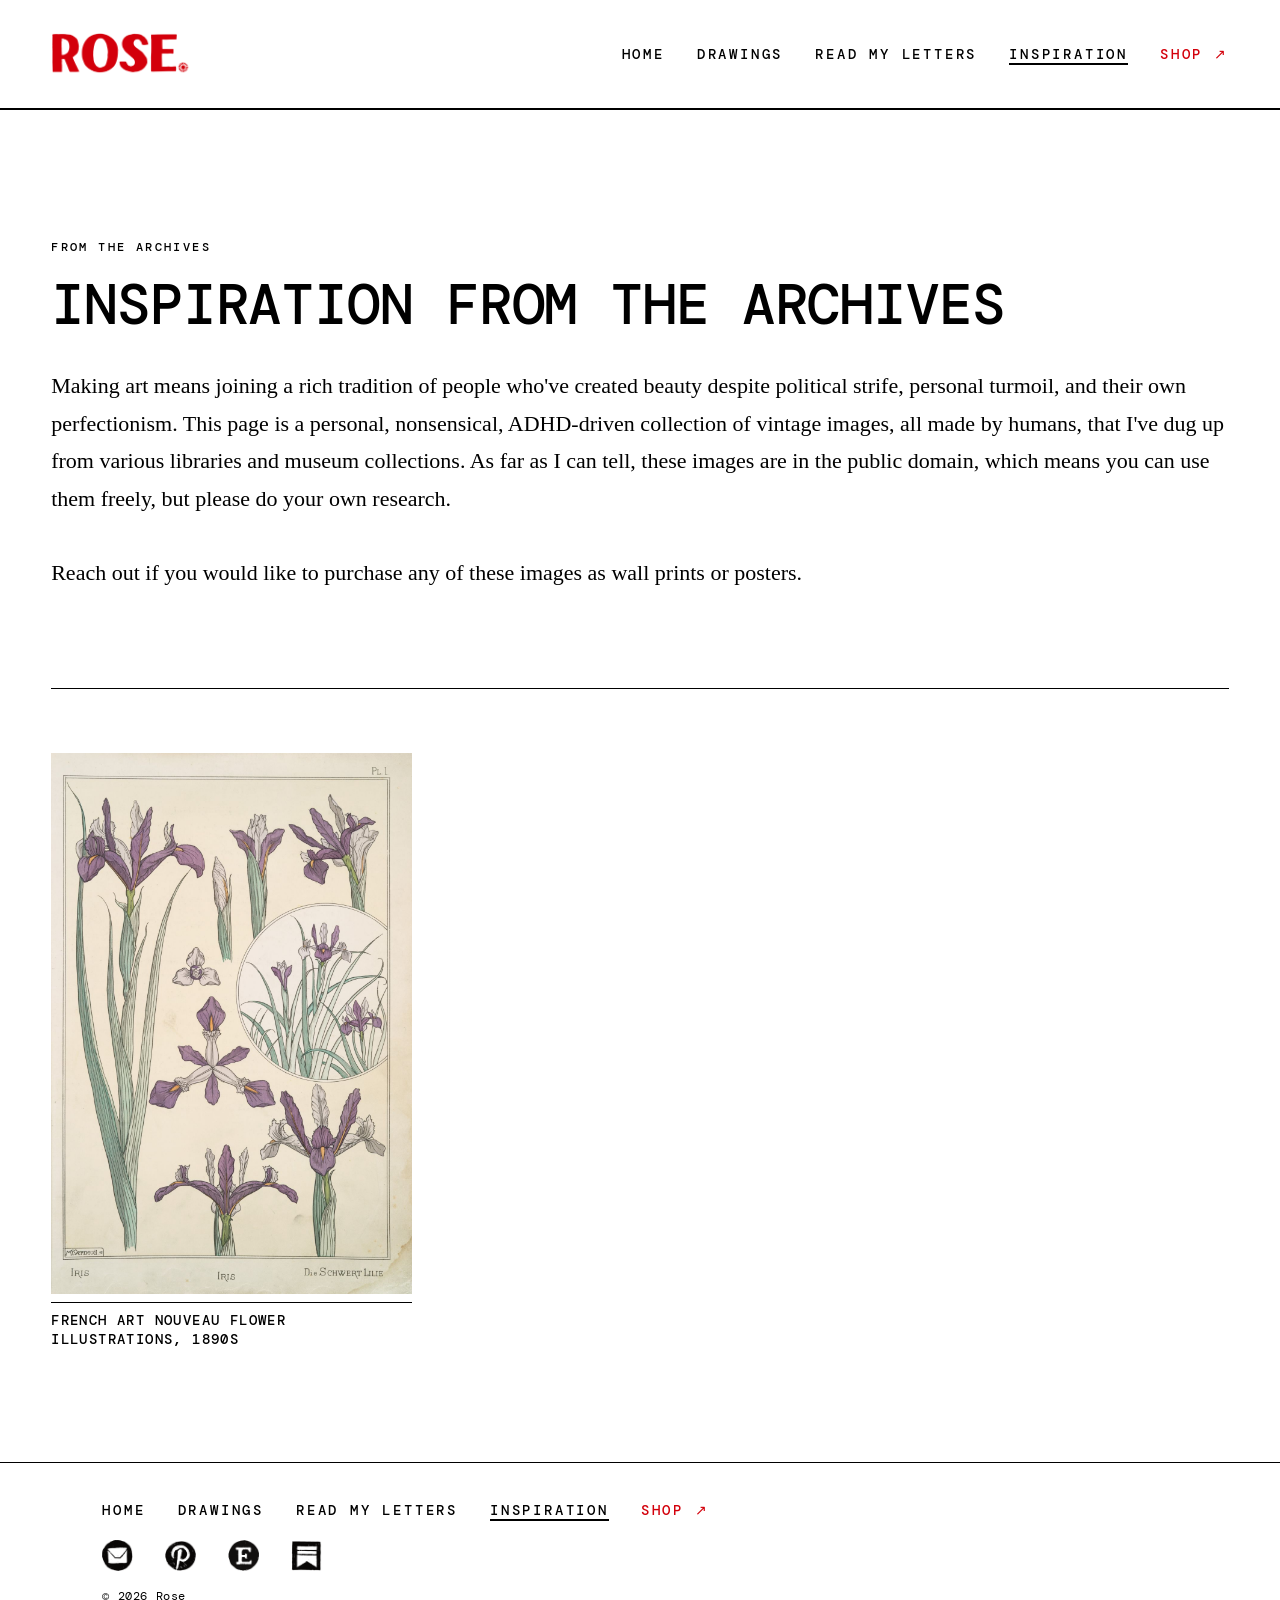
==== commit 2c3509ee: "Homepage top nav cleanup, letters nav fix, subscribe button restyle Remove nav links from homepage h" ====
--- a/archive/index.html
+++ b/archive/index.html
@@ -16,7 +16,7 @@
 <body class="page-archive page-wrapper">
 
   <header class="site-header">
-    <div class="site-header-inner">
+    <div class="container">
     <a href="/" class="site-logo" aria-label="Rose — Artist Site, home">
       <img
         src="/assets/logo.png"
@@ -117,6 +117,9 @@
         <a href="https://www.pinterest.com/mynarrativeflow" target="_blank" rel="noopener noreferrer" aria-label="Pinterest">
           <img src="../assets/socialicons-pinterest-1040.png" alt="Pinterest" class="social-icon">
         </a>
+        <a href="https://www.etsy.com/shop/MyNarrativeFlow" target="_blank" rel="noopener noreferrer" aria-label="Etsy">
+          <img src="../assets/socialicons-etsy-1040.png" alt="Etsy" class="social-icon">
+        </a>
         <a href="https://psdraftinprogress.substack.com" target="_blank" rel="noopener noreferrer" aria-label="Substack">
           <img src="../assets/socialicons-substack-1040.png" alt="Substack" class="social-icon">
         </a>
--- a/style.css
+++ b/style.css
@@ -200,24 +200,23 @@
 
 .site-header {
   border-bottom: 2px solid var(--color-black);
-}
-
-.site-header-inner {
+  padding-block: var(--space-md);
+  padding-inline: 0;
+}
+
+.site-header .container {
   display: flex;
   align-items: center;
   justify-content: space-between;
-  padding: var(--space-md) var(--gutter);
-  max-width: var(--max-width);
-  margin-inline: auto;
-  width: 100%;
   gap: var(--space-md);
 }
 
 .site-header--home {
-  border-bottom: none;
-}
-
-.site-header--home .site-header-inner {
+   border-bottom: 2px solid var(--color-black);
+
+}
+
+.site-header--home .container {
   justify-content: flex-start;
 }
 
@@ -311,8 +310,8 @@
   flex: 1;
   display: flex;
   flex-direction: column;
-  padding-block: var(--space-xl);
-  padding-inline: var(--gutter);
+  padding-top: var(--space-xl);
+  padding-bottom: var(--space-md);
   max-width: var(--max-width);
   width: 100%;
   margin-inline: auto;
@@ -694,9 +693,9 @@
    ============================================================ */
 
 .home-footer {
-  margin-top: var(--space-lg);
+  margin-top: var(--space-md);
   padding-top: var(--space-md);
-  border-top: 1px solid var(--color-black);
+  border-top: 2px solid var(--color-black);
   display: flex;
   flex-direction: column;
   gap: var(--space-sm);
@@ -766,11 +765,10 @@
     --grid-gap: 1.25rem;
   }
 
-  .site-header-inner {
+  .site-header .container {
     flex-direction: column;
     align-items: flex-start;
     gap: var(--space-sm);
-    padding: var(--space-sm) var(--gutter);
   }
 
   .site-header img:not(.logo-image) {
@@ -783,7 +781,6 @@
 
   .home-layout {
     padding-block: var(--space-lg);
-    padding-inline: var(--gutter);
   }
 
   .page-title {
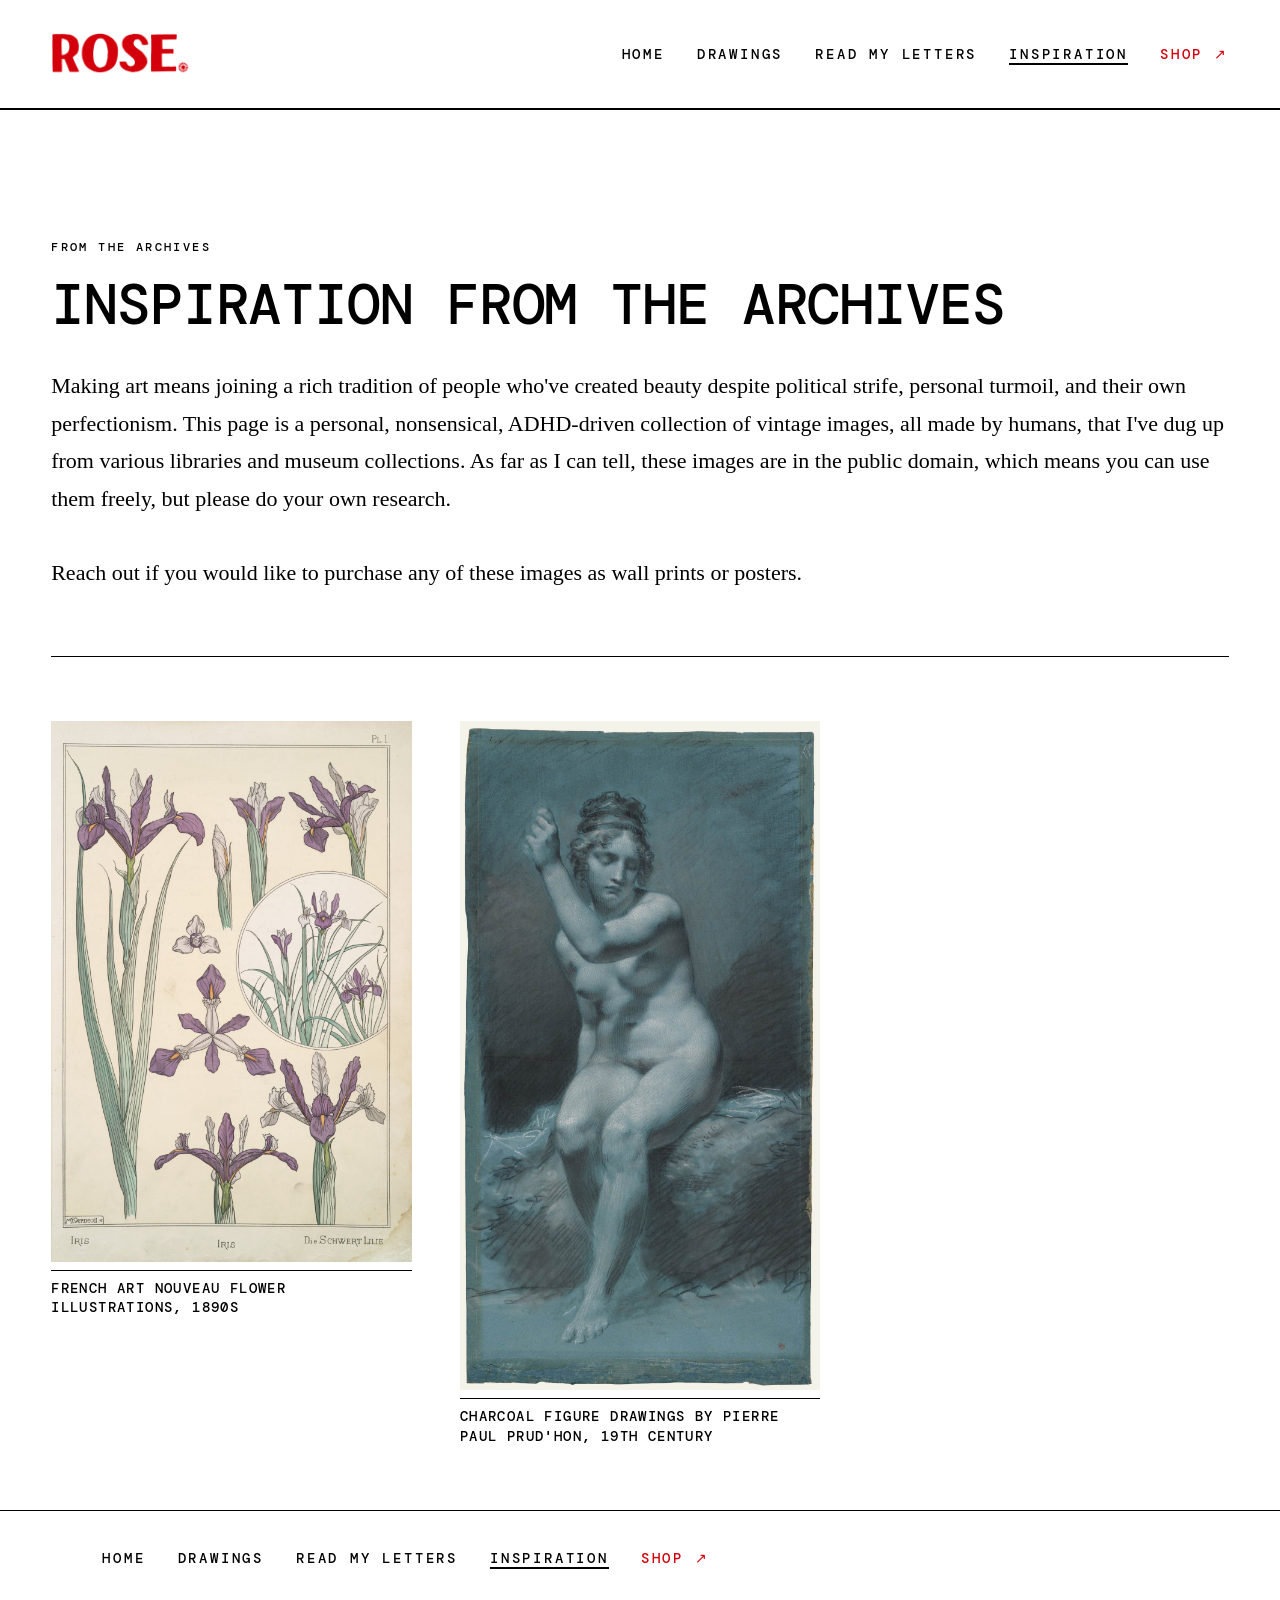
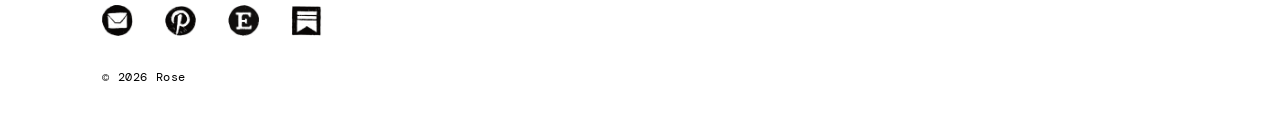
==== commit 414248b8: "Added Prud'hon collection" ====
--- a/archive/index.html
+++ b/archive/index.html
@@ -84,6 +84,22 @@
   </article>
 </li>
 
+          <!-- THEME CARD — Figure Drawings by Pierre Paul Prud'hon -->
+<li>
+  <div class="theme-card">
+    <a href="/archive/figure-drawings-prudhon-french-renaissance/">
+      <img
+        src="/archive/figure-drawings-prudhon-french-renaissance/images/prudhon-chalk-figure-study-female-nude-seated-1800-art-drawing-reference.jpg"
+        alt="Pierre Paul Prud'hon chalk figure study of a seated female nude, about 1800, public domain art reference"
+        width="800"
+        height="1050"
+        loading="lazy"
+      >
+      <span class="theme-card__title">Charcoal Figure Drawings by Pierre Paul Prud'hon, 19th century</span>
+    </a>
+  </div>
+</li>
+
           <!-- Keep adding <li> / <article class="theme-card"> blocks for each new collection -->
 
         </ul>
--- a/style.css
+++ b/style.css
@@ -190,7 +190,7 @@
 .site-main {
   flex: 1;
   padding-top: var(--space-lg);
-  padding-bottom: var(--space-xl);
+  padding-bottom: var(--space-lg);
 }
 
 
@@ -374,6 +374,7 @@
   flex-direction: row;
   flex-wrap: wrap;
   gap: var(--space-sm) var(--space-lg);
+  margin-top: var(--space-lg);
 }
 
 .home-nav .nav-link {
@@ -412,7 +413,7 @@
   font-size: var(--font-size-md);
   line-height: 1.7;
   color: var(--color-black);
-  margin-bottom: var(--space-lg);
+  margin-bottom: var(--space-md);
 }
 
 
@@ -589,14 +590,26 @@
 
 .letters-header {
   padding: var(--space-lg) 0 var(--space-md);
-  margin-bottom: var(--space-lg);
-  border-bottom: 1px solid var(--color-black);
+  margin-bottom: var(--space-md);
+  border-bottom: 1px dotted var(--color-black);
 }
 
 
 /* ============================================================
    LETTERS PAGE — SUBSTACK FEED
    ============================================================ */
+
+.letters-feed-heading {
+  font-family: var(--font-mono);
+  font-size: var(--font-size-lg);
+  font-weight: var(--font-weight-medium);
+  letter-spacing: var(--tracking-tight);
+  text-transform: uppercase;
+  line-height: 1.1;
+  margin-bottom: var(--space-md);
+  margin-top: var(--space-md);
+
+}
 
 .substack-feed-embed {
   display: flex;
@@ -608,7 +621,7 @@
   display: block;
   color: var(--color-black);
   text-decoration: none;
-  border-bottom: 1px solid var(--color-black);
+ /** border-bottom: 1px solid var(--color-black);**/
   padding: var(--space-md) 0;
   transition: color 0.1s ease;
 }
@@ -658,9 +671,8 @@
 }
 
 .letters-subscribe {
-  margin-top: var(--space-xl);
+  margin-top: var(--space-md);
   padding-top: var(--space-md);
-  border-top: 2px solid var(--color-black);
 }
 
 .letters-subscribe .section-label {
@@ -706,6 +718,7 @@
   flex-direction: row;
   gap: var(--space-md);
   align-items: center;
+  margin-bottom: var(--space-sm);
 }
 
 .social-icon {
@@ -750,8 +763,8 @@
 
 /* Social icons row spacing within site footer */
 .site-footer .home-social {
-  margin-top: var(--space-sm);
-  margin-bottom: var(--space-sm);
+  margin-top: var(--space-md);
+  margin-bottom: var(--space-md);
 }
 
 
@@ -837,3 +850,17 @@
     column-gap: 3rem;
   }
 }
+
+/* ============================================================
+   COLLECTION BIO
+   ============================================================ */
+
+.collection-bio {
+  margin-top: var(--space-xl);
+  padding-top: var(--space-md);
+  border-top: 1px solid var(--color-black);
+}
+
+.collection-bio a {
+  text-decoration: underline;
+}
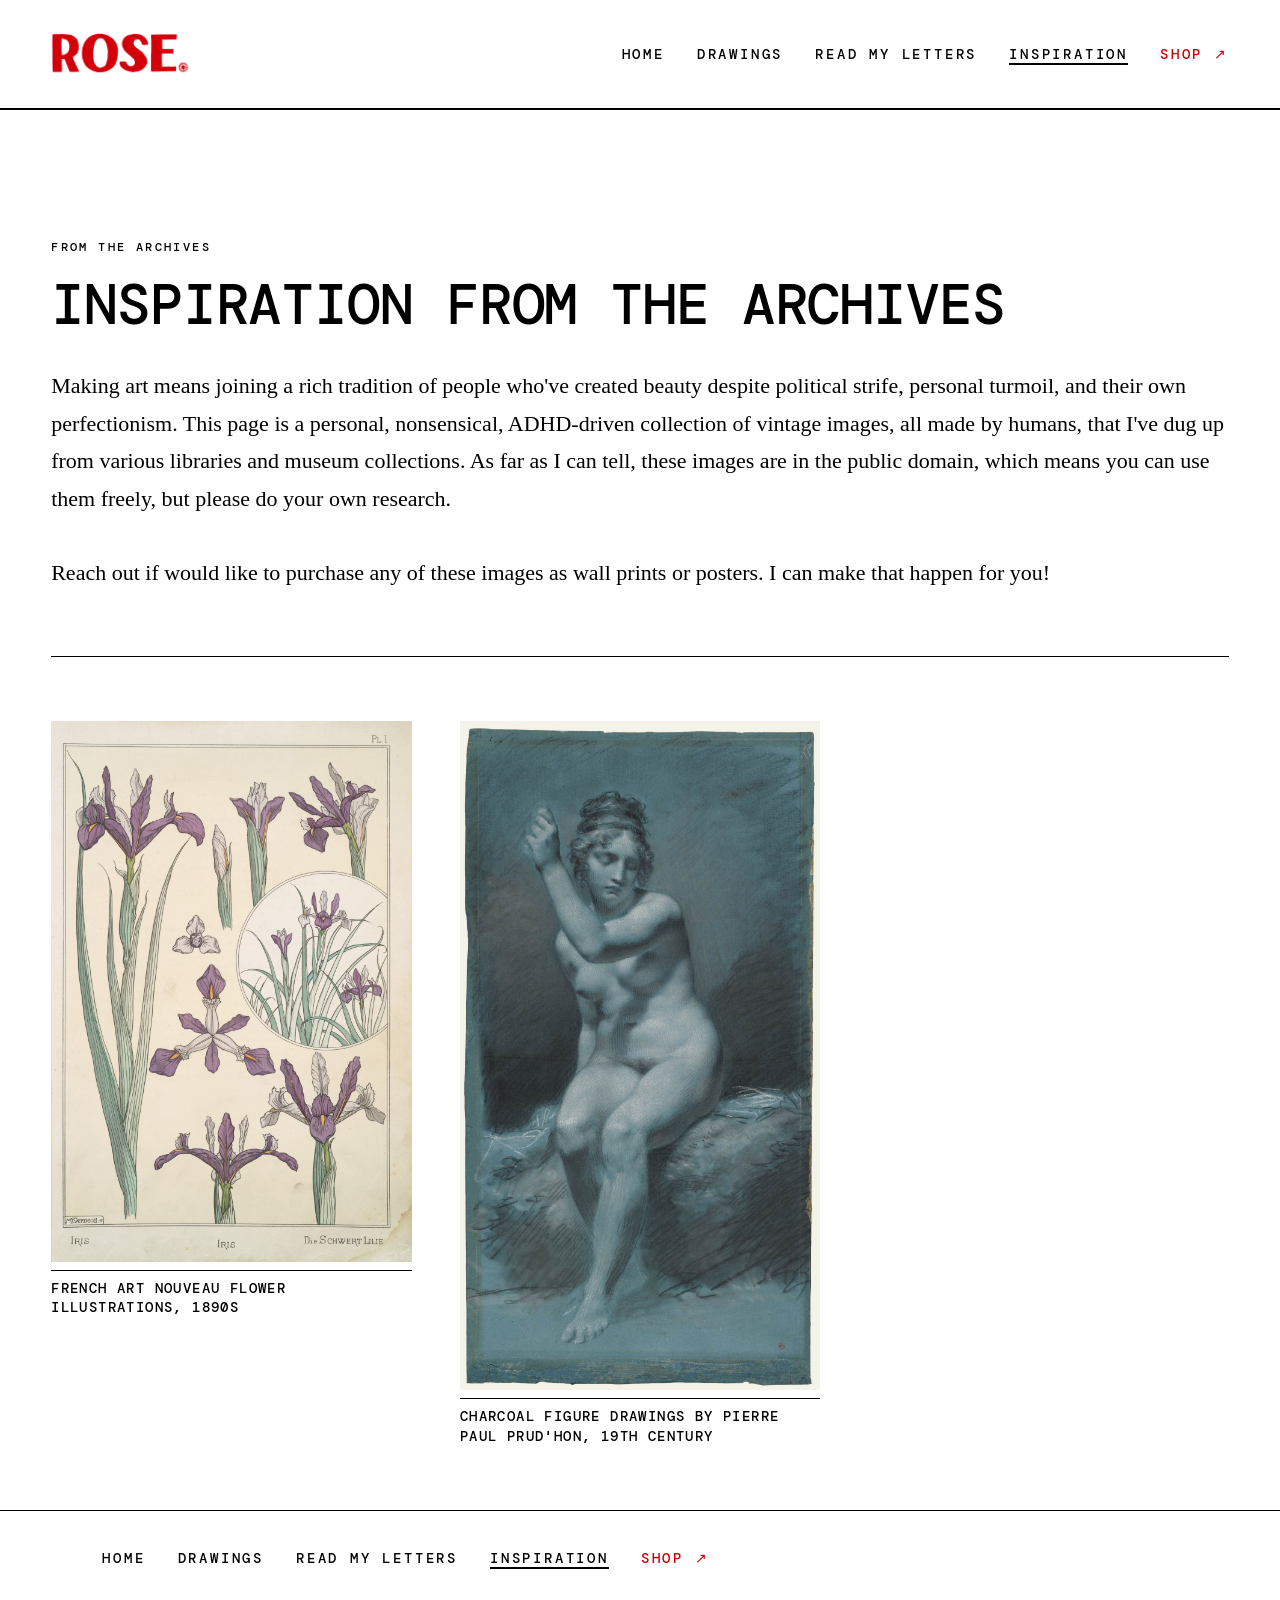
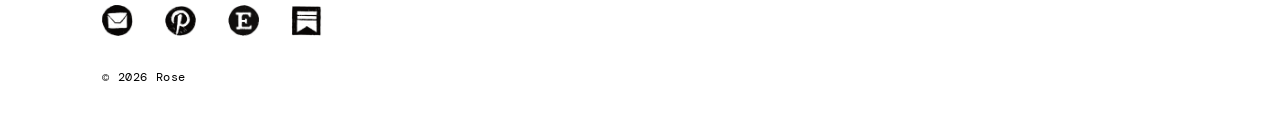
==== commit 073e595a: "Minor changes to copy" ====
--- a/archive/index.html
+++ b/archive/index.html
@@ -54,7 +54,7 @@
           Making art means joining a rich tradition of people who've created beauty despite political strife, personal turmoil, and their own perfectionism. 
           This page is a personal, nonsensical, ADHD-driven collection of vintage images, all made by humans, that I've dug up from various libraries and
           museum collections. As far as I can tell, these images are in the public domain, which means you can use them freely, but please do your own research. 
-          <br><br> Reach out if you would like to purchase any of these images as wall prints or posters. 
+          <br><br> Reach out if would like to purchase any of these images as wall prints or posters. I can make that happen for you! 
         </p>
       </header>
 
--- a/style.css
+++ b/style.css
@@ -494,6 +494,10 @@
  /* border-top: 1px solid var(--color-black);*/
 }
 
+.image-block figcaption a {
+   text-decoration: underline;
+}
+
 
 /* ============================================================
    ARCHIVE THEME CARDS (landing page)
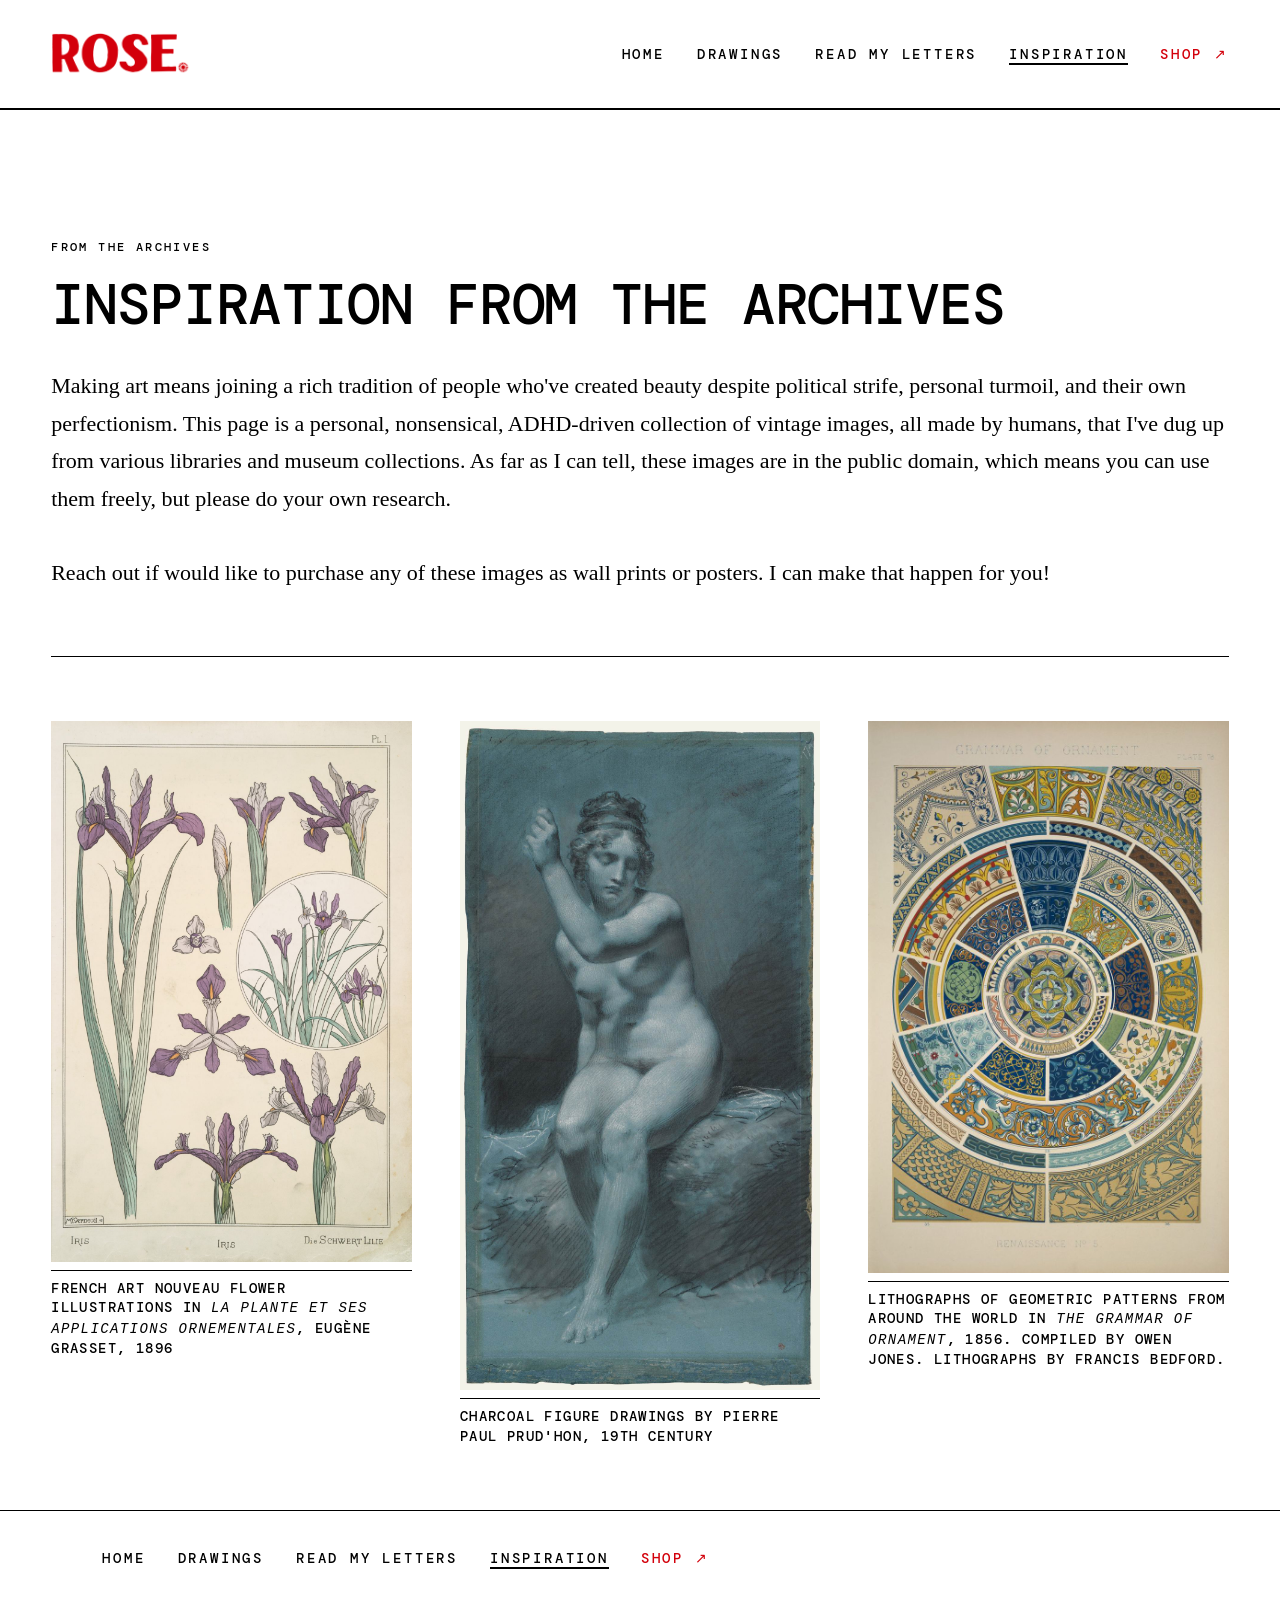
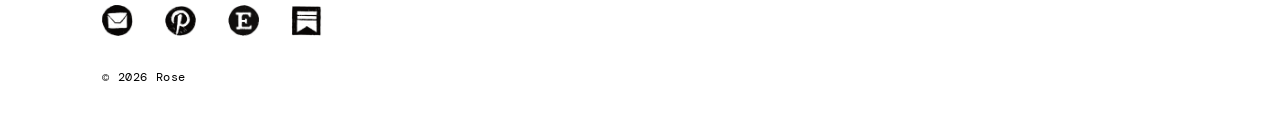
==== commit 62d2cd06: "Adding The Grammar of Ornament" ====
--- a/archive/index.html
+++ b/archive/index.html
@@ -65,8 +65,6 @@
       <section aria-label="Archive themes">
         <ul class="image-grid image-grid--archive">
 
-          <!-- THEME CARD — Victorian Botanical Engravings -->
-
 
           <!-- THEME CARD — French Art Nouveau Flower Illustrations -->
 <li>
@@ -79,7 +77,7 @@
         height="600"
         loading="lazy"
       >
-      <p class="theme-card__title">French Art Nouveau Flower Illustrations, 1890s</p>
+      <p class="theme-card__title">French Art Nouveau Flower Illustrations in <i>La plante et ses applications ornementales</i>, Eugène Grasset, 1896</p>
     </a>
   </article>
 </li>
@@ -98,6 +96,22 @@
       <span class="theme-card__title">Charcoal Figure Drawings by Pierre Paul Prud'hon, 19th century</span>
     </a>
   </div>
+</li>
+          
+             <!-- THEME CARD — THE GRAMMAR OF ORNAMENT -->
+<li>
+  <article class="theme-card">
+    <a href="/archive/french-art-nouveau-flower-illustration-downloads-1890s/">
+       <img
+        src="/archive/the_grammar_of_ornament/images/renaissance-ornament-pottery-marlborough-house-1856_geometric_pattern.jpg"
+        alt="A lithographic print depicting Renaissance ornaments from pottery at Marlborough House, published in London in 1856 as part of The Grammar of Ornament series."
+        width="800"
+        height="1050"
+        loading="lazy"
+      >
+      <p class="theme-card__title">Lithographs of Geometric Patterns from around the world in <i>The Grammar of ornament</i>, 1856. Compiled by Owen Jones. Lithographs by Francis Bedford.</p>
+    </a>
+  </article>
 </li>
 
           <!-- Keep adding <li> / <article class="theme-card"> blocks for each new collection -->
